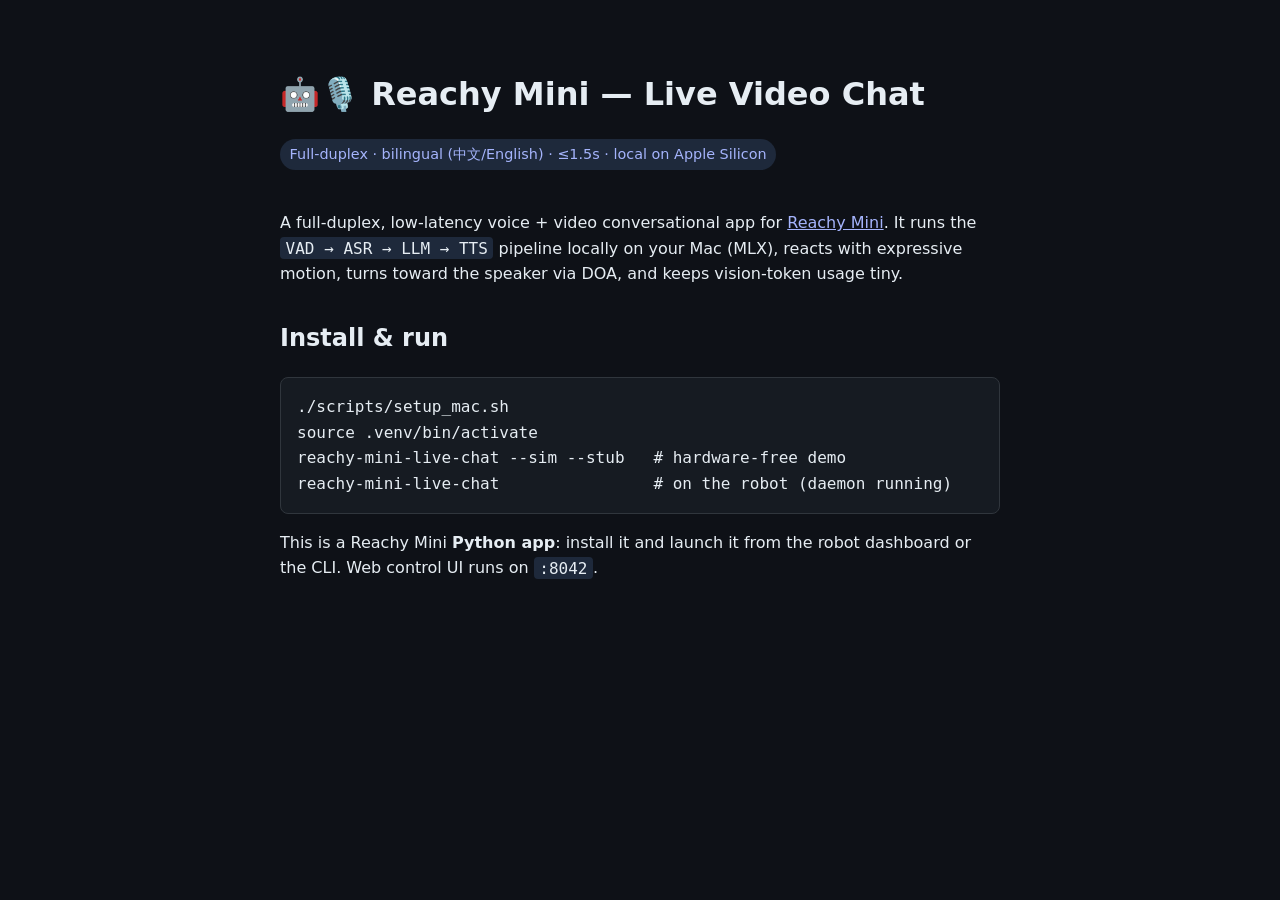
==== index.html @ 99f59292 "Add Reachy Mini full-duplex live video chat app Full-duplex, bilingual (zh/en), low-latency (<=1.5s)" ====
<!doctype html>
<html lang="en">
<head>
  <meta charset="utf-8" />
  <meta name="viewport" content="width=device-width, initial-scale=1" />
  <title>Reachy Mini — Live Video Chat</title>
  <link rel="stylesheet" href="style.css" />
</head>
<body>
  <main>
    <h1>🤖🎙️ Reachy Mini — Live Video Chat</h1>
    <p class="tag">Full-duplex · bilingual (中文/English) · ≤1.5s · local on Apple Silicon</p>
    <p>
      A full-duplex, low-latency voice + video conversational app for
      <a href="https://github.com/pollen-robotics/reachy_mini">Reachy Mini</a>. It runs the
      <code>VAD → ASR → LLM → TTS</code> pipeline locally on your Mac (MLX), reacts with expressive
      motion, turns toward the speaker via DOA, and keeps vision-token usage tiny.
    </p>
    <h2>Install &amp; run</h2>
    <pre><code>./scripts/setup_mac.sh
source .venv/bin/activate
reachy-mini-live-chat --sim --stub   # hardware-free demo
reachy-mini-live-chat                # on the robot (daemon running)</code></pre>
    <p>This is a Reachy Mini <strong>Python app</strong>: install it and launch it from the robot
    dashboard or the CLI. Web control UI runs on <code>:8042</code>.</p>
  </main>
</body>
</html>
---- style.css ----
:root { color-scheme: light dark; }
* { box-sizing: border-box; }
body {
  margin: 0;
  font-family: -apple-system, BlinkMacSystemFont, "Segoe UI", system-ui, sans-serif;
  line-height: 1.6;
  background: #0e1117;
  color: #e6edf3;
}
main { max-width: 760px; margin: 0 auto; padding: 3rem 1.25rem; }
h1 { font-size: 2rem; margin-bottom: .25rem; }
.tag {
  display: inline-block; font-size: .9rem; color: #a5b4fc;
  background: #1e293b; padding: .25rem .6rem; border-radius: 999px; margin-bottom: 1.5rem;
}
h2 { margin-top: 2rem; }
a { color: #a5b4fc; }
code { font-family: "SF Mono", ui-monospace, Menlo, monospace; }
:not(pre) > code { background: #1e293b; padding: .1rem .35rem; border-radius: 4px; }
pre {
  background: #161b22; border: 1px solid #30363d; border-radius: 8px;
  padding: 1rem; overflow-x: auto;
}
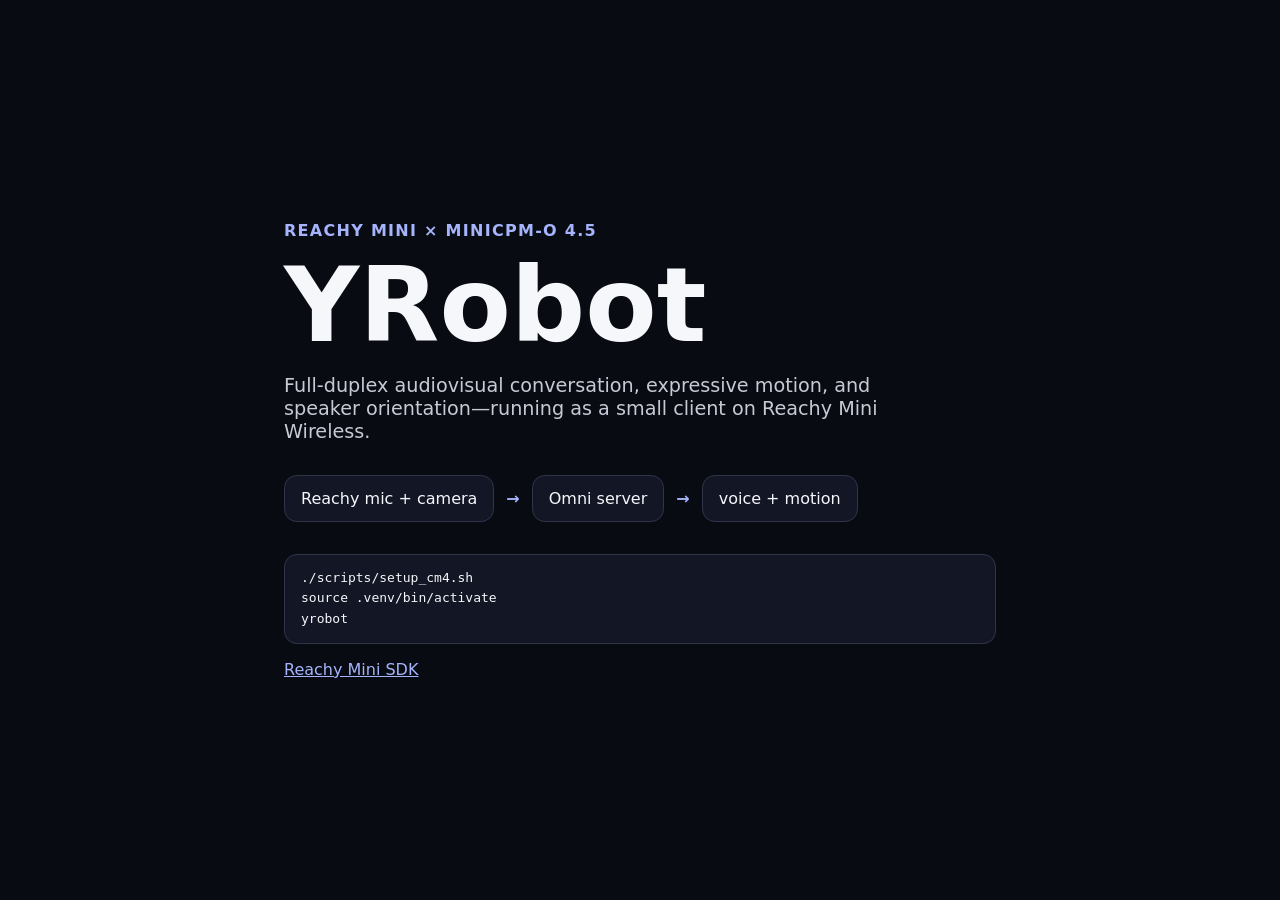
==== commit 3e65da28: "Remove obsolete code and simplify project structure" ====
--- a/index.html
+++ b/index.html
@@ -1,28 +1,26 @@
 <!doctype html>
 <html lang="en">
-<head>
-  <meta charset="utf-8" />
-  <meta name="viewport" content="width=device-width, initial-scale=1" />
-  <title>Reachy Mini — Live Video Chat</title>
-  <link rel="stylesheet" href="style.css" />
-</head>
-<body>
-  <main>
-    <h1>🤖🎙️ Reachy Mini — Live Video Chat</h1>
-    <p class="tag">Full-duplex · bilingual (中文/English) · ≤1.5s · local on Apple Silicon</p>
-    <p>
-      A full-duplex, low-latency voice + video conversational app for
-      <a href="https://github.com/pollen-robotics/reachy_mini">Reachy Mini</a>. It runs the
-      <code>VAD → ASR → LLM → TTS</code> pipeline locally on your Mac (MLX), reacts with expressive
-      motion, turns toward the speaker via DOA, and keeps vision-token usage tiny.
-    </p>
-    <h2>Install &amp; run</h2>
-    <pre><code>./scripts/setup_mac.sh
+  <head>
+    <meta charset="utf-8" />
+    <meta name="viewport" content="width=device-width, initial-scale=1" />
+    <title>YRobot</title>
+    <link rel="stylesheet" href="style.css" />
+  </head>
+  <body>
+    <main>
+      <p class="eyebrow">Reachy Mini × MiniCPM-o 4.5</p>
+      <h1>YRobot</h1>
+      <p class="lede">
+        Full-duplex audiovisual conversation, expressive motion, and speaker orientation—running
+        as a small client on Reachy Mini Wireless.
+      </p>
+      <div class="flow" aria-label="Architecture">
+        <span>Reachy mic + camera</span><b>→</b><span>Omni server</span><b>→</b><span>voice + motion</span>
+      </div>
+      <pre><code>./scripts/setup_cm4.sh
 source .venv/bin/activate
-reachy-mini-live-chat --sim --stub   # hardware-free demo
-reachy-mini-live-chat                # on the robot (daemon running)</code></pre>
-    <p>This is a Reachy Mini <strong>Python app</strong>: install it and launch it from the robot
-    dashboard or the CLI. Web control UI runs on <code>:8042</code>.</p>
-  </main>
-</body>
+yrobot</code></pre>
+      <p><a href="https://github.com/pollen-robotics/reachy_mini">Reachy Mini SDK</a></p>
+    </main>
+  </body>
 </html>
--- a/style.css
+++ b/style.css
@@ -1,23 +1,16 @@
-:root { color-scheme: light dark; }
+:root {
+  color-scheme: dark;
+  font-family: Inter, ui-sans-serif, system-ui, sans-serif;
+  background: #090b12;
+  color: #f6f7fb;
+}
 * { box-sizing: border-box; }
-body {
-  margin: 0;
-  font-family: -apple-system, BlinkMacSystemFont, "Segoe UI", system-ui, sans-serif;
-  line-height: 1.6;
-  background: #0e1117;
-  color: #e6edf3;
-}
-main { max-width: 760px; margin: 0 auto; padding: 3rem 1.25rem; }
-h1 { font-size: 2rem; margin-bottom: .25rem; }
-.tag {
-  display: inline-block; font-size: .9rem; color: #a5b4fc;
-  background: #1e293b; padding: .25rem .6rem; border-radius: 999px; margin-bottom: 1.5rem;
-}
-h2 { margin-top: 2rem; }
-a { color: #a5b4fc; }
-code { font-family: "SF Mono", ui-monospace, Menlo, monospace; }
-:not(pre) > code { background: #1e293b; padding: .1rem .35rem; border-radius: 4px; }
-pre {
-  background: #161b22; border: 1px solid #30363d; border-radius: 8px;
-  padding: 1rem; overflow-x: auto;
-}
+body { margin: 0; min-height: 100vh; display: grid; place-items: center; }
+main { width: min(760px, 100%); padding: 3rem 1.5rem; }
+.eyebrow { color: #a5b4fc; font-weight: 700; letter-spacing: .08em; text-transform: uppercase; }
+h1 { margin: .2rem 0; font-size: clamp(3rem, 12vw, 6.5rem); line-height: .95; }
+.lede { max-width: 650px; color: #c7cad5; font-size: 1.2rem; }
+.flow { display: flex; flex-wrap: wrap; gap: .75rem; align-items: center; margin: 2rem 0; }
+.flow span, pre { border: 1px solid #303449; background: #131624; border-radius: .8rem; padding: .8rem 1rem; }
+.flow b, a { color: #a5b4fc; }
+pre { overflow-x: auto; line-height: 1.6; }
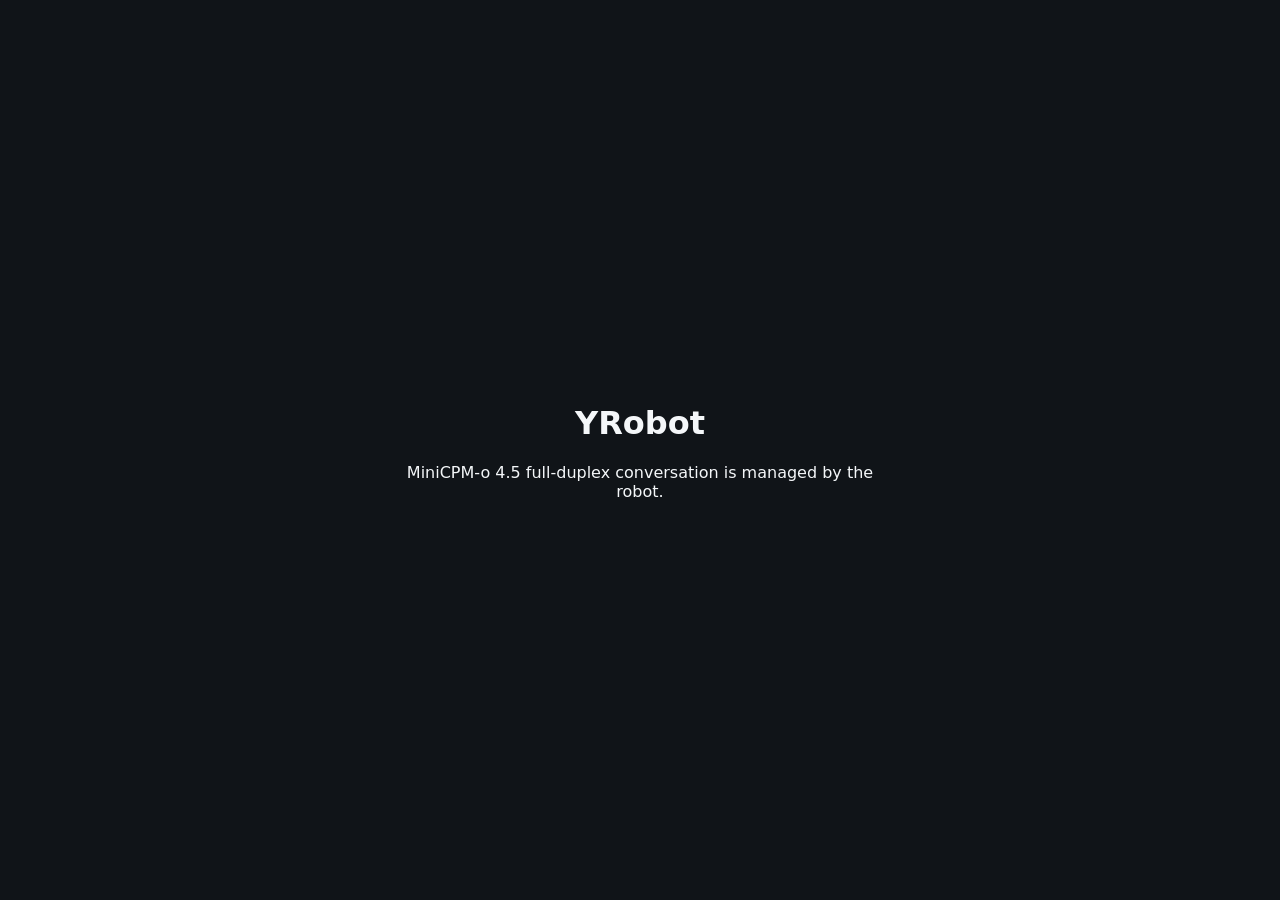
==== commit fceaa5c0: "Refactor application architecture and streamline implementation" ====
--- a/index.html
+++ b/index.html
@@ -1,26 +1,15 @@
 <!doctype html>
-<html lang="en">
+<html lang="zh-CN">
   <head>
-    <meta charset="utf-8" />
-    <meta name="viewport" content="width=device-width, initial-scale=1" />
+    <meta charset="utf-8">
+    <meta name="viewport" content="width=device-width, initial-scale=1">
     <title>YRobot</title>
-    <link rel="stylesheet" href="style.css" />
+    <link rel="stylesheet" href="style.css">
   </head>
   <body>
     <main>
-      <p class="eyebrow">Reachy Mini × MiniCPM-o 4.5</p>
       <h1>YRobot</h1>
-      <p class="lede">
-        Full-duplex audiovisual conversation, expressive motion, and speaker orientation—running
-        as a small client on Reachy Mini Wireless.
-      </p>
-      <div class="flow" aria-label="Architecture">
-        <span>Reachy mic + camera</span><b>→</b><span>Omni server</span><b>→</b><span>voice + motion</span>
-      </div>
-      <pre><code>./scripts/setup_cm4.sh
-source .venv/bin/activate
-yrobot</code></pre>
-      <p><a href="https://github.com/pollen-robotics/reachy_mini">Reachy Mini SDK</a></p>
+      <p>MiniCPM-o 4.5 full-duplex conversation is managed by the robot.</p>
     </main>
   </body>
 </html>
--- a/style.css
+++ b/style.css
@@ -1,16 +1,19 @@
 :root {
   color-scheme: dark;
-  font-family: Inter, ui-sans-serif, system-ui, sans-serif;
-  background: #090b12;
-  color: #f6f7fb;
+  font-family: system-ui, sans-serif;
+  background: #101418;
+  color: #f4f7f9;
 }
-* { box-sizing: border-box; }
-body { margin: 0; min-height: 100vh; display: grid; place-items: center; }
-main { width: min(760px, 100%); padding: 3rem 1.5rem; }
-.eyebrow { color: #a5b4fc; font-weight: 700; letter-spacing: .08em; text-transform: uppercase; }
-h1 { margin: .2rem 0; font-size: clamp(3rem, 12vw, 6.5rem); line-height: .95; }
-.lede { max-width: 650px; color: #c7cad5; font-size: 1.2rem; }
-.flow { display: flex; flex-wrap: wrap; gap: .75rem; align-items: center; margin: 2rem 0; }
-.flow span, pre { border: 1px solid #303449; background: #131624; border-radius: .8rem; padding: .8rem 1rem; }
-.flow b, a { color: #a5b4fc; }
-pre { overflow-x: auto; line-height: 1.6; }
+
+body {
+  display: grid;
+  min-height: 100vh;
+  margin: 0;
+  place-items: center;
+}
+
+main {
+  max-width: 32rem;
+  padding: 2rem;
+  text-align: center;
+}
